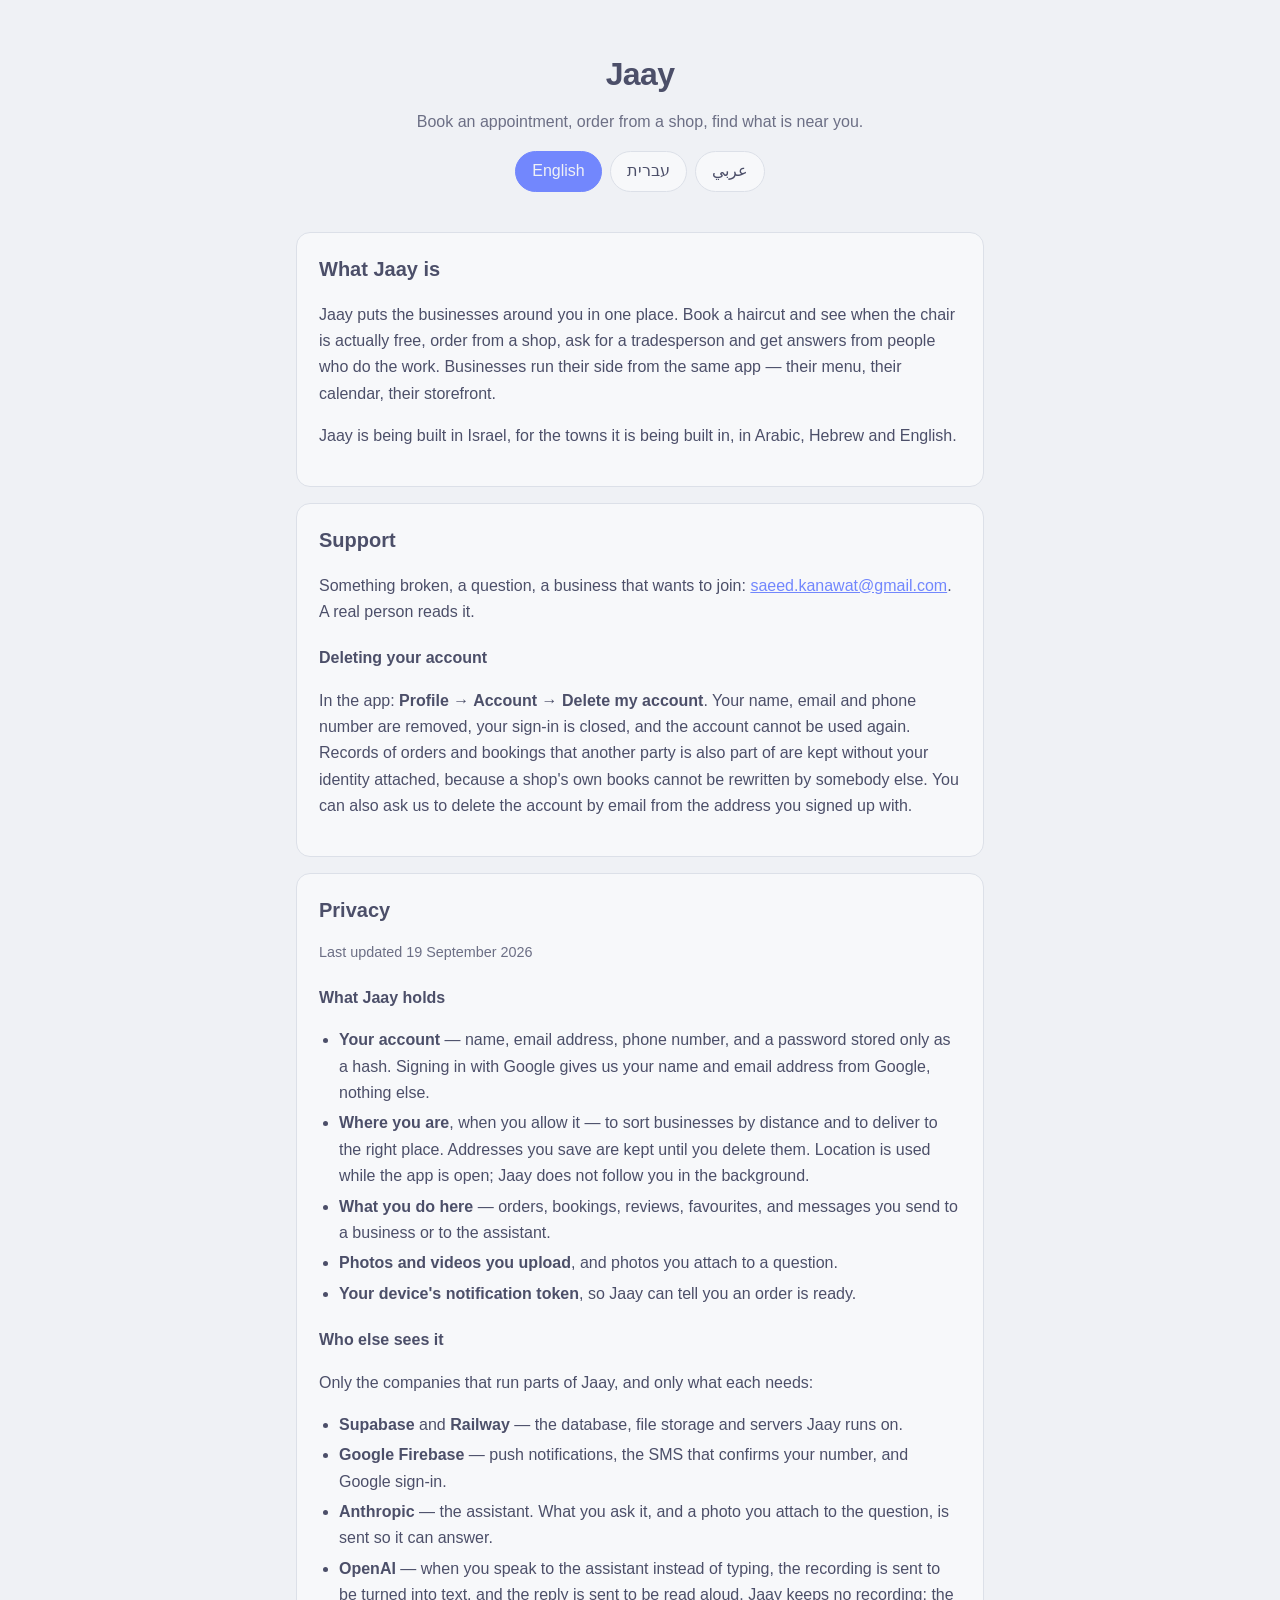
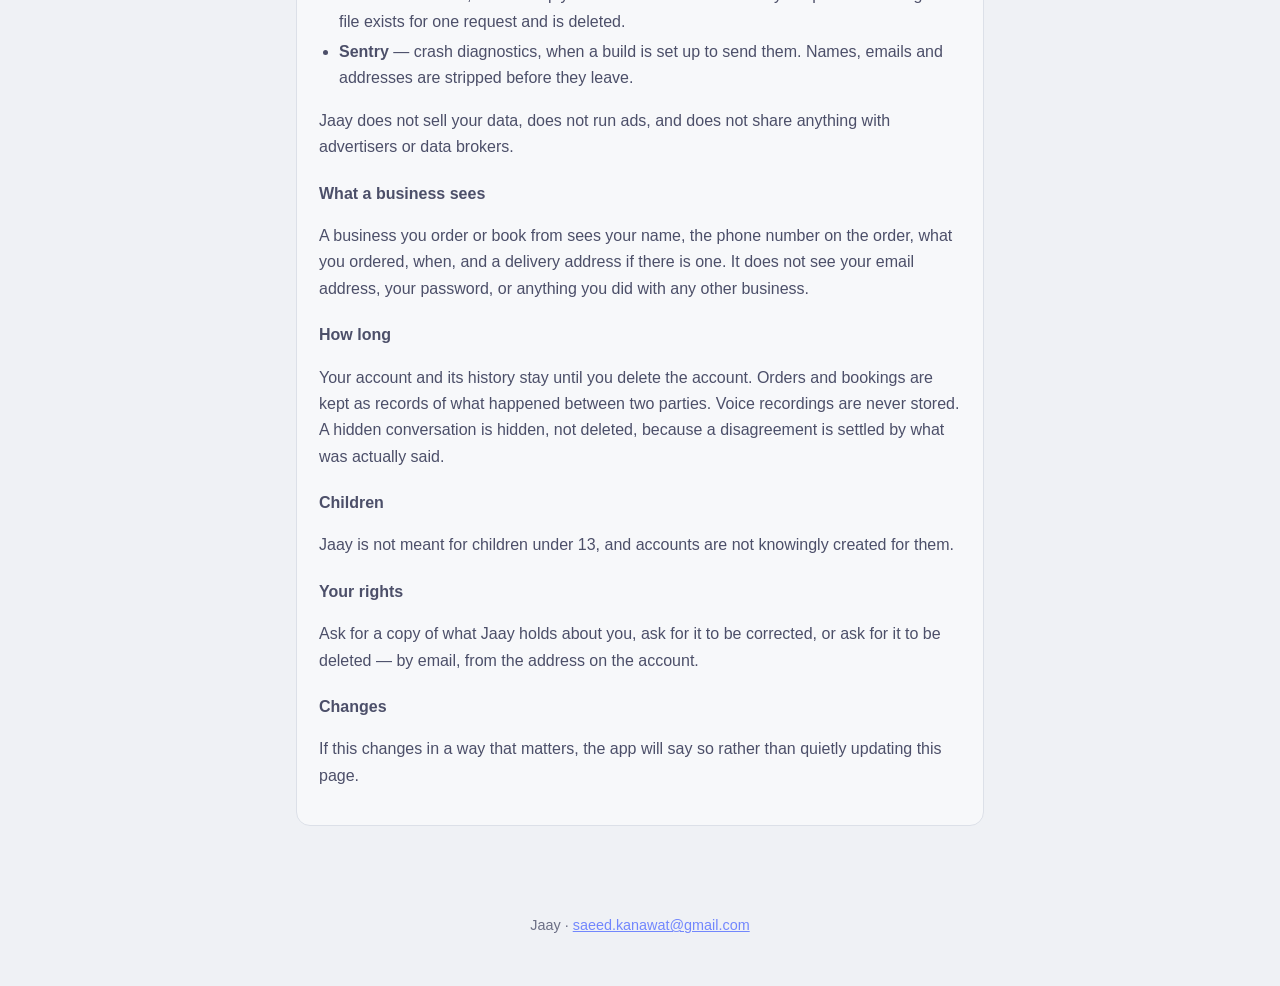
==== index.html @ e1f7f44c "Jaay: what it is, support, and the privacy policy One page in English, Hebrew and Arabic. It carries" ====
<!DOCTYPE html>
<html lang="en">
<head>
<meta charset="utf-8">
<meta name="viewport" content="width=device-width, initial-scale=1">
<title>Jaay</title>
<meta name="description" content="Jaay — book a barber, order from a shop, and find what is near you.">
<link rel="stylesheet" href="style.css">
</head>
<body>
<header>
  <h1>Jaay</h1>
  <p class="tagline">Book an appointment, order from a shop, find what is near you.</p>
  <div class="langs">
    <button data-lang="en" aria-pressed="true">English</button>
    <button data-lang="he" aria-pressed="false">עברית</button>
    <button data-lang="ar" aria-pressed="false">عربي</button>
  </div>
</header>

<main>
  <div data-pane="en">
    <section>
      <h2>What Jaay is</h2>
      <p>Jaay puts the businesses around you in one place. Book a haircut and see
      when the chair is actually free, order from a shop, ask for a tradesperson
      and get answers from people who do the work. Businesses run their side from
      the same app — their menu, their calendar, their storefront.</p>
      <p>Jaay is being built in Israel, for the towns it is being built in, in
      Arabic, Hebrew and English.</p>
    </section>
    <section>
      <h2>Support</h2>
      <p>Something broken, a question, a business that wants to join:
      <a href="mailto:saeed.kanawat@gmail.com">saeed.kanawat@gmail.com</a>.
      A real person reads it.</p>
      <h3>Deleting your account</h3>
      <p>In the app: <strong>Profile → Account → Delete my account</strong>. Your
      name, email and phone number are removed, your sign-in is closed, and the
      account cannot be used again. Records of orders and bookings that another
      party is also part of are kept without your identity attached, because a
      shop's own books cannot be rewritten by somebody else. You can also ask us
      to delete the account by email from the address you signed up with.</p>
    </section>
    <section>
      <h2>Privacy</h2>
      <p class="updated">Last updated 19 September 2026</p>
      <h3>What Jaay holds</h3>
      <ul>
        <li><strong>Your account</strong> — name, email address, phone number, and
        a password stored only as a hash. Signing in with Google gives us your
        name and email address from Google, nothing else.</li>
        <li><strong>Where you are</strong>, when you allow it — to sort businesses
        by distance and to deliver to the right place. Addresses you save are kept
        until you delete them. Location is used while the app is open; Jaay does
        not follow you in the background.</li>
        <li><strong>What you do here</strong> — orders, bookings, reviews,
        favourites, and messages you send to a business or to the assistant.</li>
        <li><strong>Photos and videos you upload</strong>, and photos you attach
        to a question.</li>
        <li><strong>Your device's notification token</strong>, so Jaay can tell you
        an order is ready.</li>
      </ul>
      <h3>Who else sees it</h3>
      <p>Only the companies that run parts of Jaay, and only what each needs:</p>
      <ul>
        <li><strong>Supabase</strong> and <strong>Railway</strong> — the database,
        file storage and servers Jaay runs on.</li>
        <li><strong>Google Firebase</strong> — push notifications, the SMS that
        confirms your number, and Google sign-in.</li>
        <li><strong>Anthropic</strong> — the assistant. What you ask it, and a
        photo you attach to the question, is sent so it can answer.</li>
        <li><strong>OpenAI</strong> — when you speak to the assistant instead of
        typing, the recording is sent to be turned into text, and the reply is sent
        to be read aloud. Jaay keeps no recording: the file exists for one request
        and is deleted.</li>
        <li><strong>Sentry</strong> — crash diagnostics, when a build is set up to
        send them. Names, emails and addresses are stripped before they leave.</li>
      </ul>
      <p>Jaay does not sell your data, does not run ads, and does not share
      anything with advertisers or data brokers.</p>
      <h3>What a business sees</h3>
      <p>A business you order or book from sees your name, the phone number on the
      order, what you ordered, when, and a delivery address if there is one. It
      does not see your email address, your password, or anything you did with any
      other business.</p>
      <h3>How long</h3>
      <p>Your account and its history stay until you delete the account. Orders and
      bookings are kept as records of what happened between two parties. Voice
      recordings are never stored. A hidden conversation is hidden, not deleted,
      because a disagreement is settled by what was actually said.</p>
      <h3>Children</h3>
      <p>Jaay is not meant for children under 13, and accounts are not knowingly
      created for them.</p>
      <h3>Your rights</h3>
      <p>Ask for a copy of what Jaay holds about you, ask for it to be corrected,
      or ask for it to be deleted — by email, from the address on the account.</p>
      <h3>Changes</h3>
      <p>If this changes in a way that matters, the app will say so rather than
      quietly updating this page.</p>
    </section>
  </div>

  <div data-pane="he" dir="rtl" hidden>
    <section>
      <h2>מה זה Jaay</h2>
      <p>Jaay מרכז את העסקים שסביבכם במקום אחד. לקבוע תור למספרה ולראות מתי
      באמת מתפנה כיסא, להזמין מחנות, לחפש בעל מקצוע ולקבל תשובות מאנשים שעושים
      את העבודה. גם העסקים מנהלים את הצד שלהם מאותה אפליקציה — התפריט, היומן
      והעמוד שלהם.</p>
    </section>
    <section>
      <h2>תמיכה</h2>
      <p>משהו לא עובד, שאלה, או עסק שרוצה להצטרף:
      <a href="mailto:saeed.kanawat@gmail.com">saeed.kanawat@gmail.com</a>.
      אדם אמיתי קורא את זה.</p>
      <h3>מחיקת חשבון</h3>
      <p>באפליקציה: <strong>פרופיל ← חשבון ← מחיקת החשבון שלי</strong>. השם,
      האימייל ומספר הטלפון נמחקים, הכניסה נסגרת ואי אפשר להשתמש בחשבון שוב.
      הזמנות ותורים שבהם היה צד נוסף נשמרים בלי הפרטים שלכם, כי אי אפשר למחוק
      את הספרים של עסק אחר. אפשר גם לבקש מחיקה במייל, מהכתובת שאיתה נרשמתם.</p>
    </section>
    <section>
      <h2>פרטיות</h2>
      <p class="updated">עודכן ב־19 בספטמבר 2026</p>
      <h3>מה Jaay שומר</h3>
      <ul>
        <li><strong>החשבון שלכם</strong> — שם, אימייל, מספר טלפון וסיסמה שנשמרת
        מוצפנת בלבד. כניסה עם Google מוסרת לנו שם וכתובת אימייל, ולא יותר.</li>
        <li><strong>המיקום שלכם</strong>, כשאתם מאשרים — כדי לסדר עסקים לפי מרחק
        ולשלוח משלוח למקום הנכון. המיקום נקרא רק כשהאפליקציה פתוחה; Jaay לא עוקב
        אחריכם ברקע.</li>
        <li><strong>מה שעשיתם כאן</strong> — הזמנות, תורים, ביקורות, מועדפים
        והודעות לעסק או לעוזר.</li>
        <li><strong>תמונות וסרטונים שהעליתם</strong>.</li>
        <li><strong>מזהה ההתראות של המכשיר</strong>, כדי שנוכל להודיע שההזמנה
        מוכנה.</li>
      </ul>
      <h3>מי עוד רואה את זה</h3>
      <ul>
        <li><strong>Supabase</strong> ו־<strong>Railway</strong> — מסד הנתונים,
        אחסון הקבצים והשרתים.</li>
        <li><strong>Google Firebase</strong> — התראות, ה־SMS שמאשר את המספר
        וכניסה עם Google.</li>
        <li><strong>Anthropic</strong> — העוזר. מה ששואלים אותו, ותמונה שמצורפת
        לשאלה, נשלחים כדי שיוכל לענות.</li>
        <li><strong>OpenAI</strong> — כששואלים בדיבור, ההקלטה נשלחת לתמלול
        והתשובה נשלחת כדי שתוקרא בקול. Jaay לא שומר הקלטות.</li>
        <li><strong>Sentry</strong> — דיווחי קריסה, כשגרסה מוגדרת לשלוח אותם.
        שמות, כתובות ואימיילים מוסרים לפני השליחה.</li>
      </ul>
      <p>Jaay לא מוכר מידע, לא מציג פרסומות ולא משתף מידע עם מפרסמים.</p>
      <h3>מה עסק רואה</h3>
      <p>עסק שהזמנתם ממנו רואה את השם, מספר הטלפון שעל ההזמנה, מה הוזמן, מתי,
      וכתובת משלוח אם יש. הוא לא רואה את האימייל, הסיסמה, או מה עשיתם אצל עסק
      אחר.</p>
      <h3>כמה זמן</h3>
      <p>החשבון וההיסטוריה שלו נשמרים עד שמוחקים את החשבון. הקלטות קול לא נשמרות
      כלל.</p>
      <h3>ילדים</h3>
      <p>Jaay לא מיועד לילדים מתחת לגיל 13.</p>
      <h3>הזכויות שלכם</h3>
      <p>אפשר לבקש עותק של המידע, תיקון שלו או מחיקה — במייל, מהכתובת שרשומה
      בחשבון.</p>
    </section>
  </div>

  <div data-pane="ar" dir="rtl" hidden>
    <section>
      <h2>شو هو Jaay</h2>
      <p>Jaay بجمع المحلات اللي حواليك بمكان واحد. تحجز دور عند الحلاق وتشوف
      إيمتى في كرسي فاضي فعلاً، تطلب من محل، وتدوّر على صنايعي وتاخد ردّ من ناس
      بتشتغل بالمهنة. وأصحاب المحلات كمان بيديروا شغلهم من نفس التطبيق — المنيو،
      الروزنامة، وصفحة المحل.</p>
    </section>
    <section>
      <h2>الدعم</h2>
      <p>إشي مش ماشي، سؤال، أو محل بدّه يشترك:
      <a href="mailto:saeed.kanawat@gmail.com">saeed.kanawat@gmail.com</a>.
      في حدا حقيقي بقرا الرسايل.</p>
      <h3>حذف الحساب</h3>
      <p>من التطبيق: <strong>الملف الشخصي ← الحساب ← احذف حسابي</strong>. بينحذف
      اسمك وإيميلك ورقمك، وبيتسكّر الدخول وما بتقدر تستعمل الحساب مرة تانية.
      الطلبات والمواعيد اللي كان فيها طرف تاني بتضل محفوظة بدون معلوماتك، لأنه
      دفاتر المحل مش إلنا نمسحها. وبتقدر كمان تطلب الحذف عالإيميل، من نفس
      العنوان اللي سجّلت فيه.</p>
    </section>
    <section>
      <h2>الخصوصية</h2>
      <p class="updated">آخر تحديث ١٩ أيلول ٢٠٢٦</p>
      <h3>شو بنحتفظ فيه</h3>
      <ul>
        <li><strong>حسابك</strong> — الاسم، الإيميل، رقم التلفون، وكلمة السر
        محفوظة مشفّرة بس. الدخول بـ Google بيعطينا الاسم والإيميل، وبس.</li>
        <li><strong>مكانك</strong>، لما تسمح — منشان نرتّب المحلات حسب القرب
        ونوصّل عالمكان الصح. المكان منقراه والتطبيق مفتوح بس؛ Jaay ما بتبعك
        بالخلفية.</li>
        <li><strong>اللي بتعمله هون</strong> — طلبات، مواعيد، تقييمات، مفضّلات،
        ورسايل بتبعتها لمحل أو للمساعد.</li>
        <li><strong>الصور والفيديوهات اللي بترفعها</strong>.</li>
        <li><strong>رمز الإشعارات تبع جهازك</strong>، منشان نخبّرك إنه الطلب
        جاهز.</li>
      </ul>
      <h3>مين كمان بيشوفها</h3>
      <ul>
        <li><strong>Supabase</strong> و<strong>Railway</strong> — قاعدة
        المعلومات، تخزين الملفات، والسيرفرات.</li>
        <li><strong>Google Firebase</strong> — الإشعارات، رسالة الـ SMS اللي
        بتأكّد رقمك، والدخول بـ Google.</li>
        <li><strong>Anthropic</strong> — المساعد. اللي بتسأله إياه، والصورة اللي
        بترفقها مع السؤال، بتنبعتله منشان يرد عليك.</li>
        <li><strong>OpenAI</strong> — لما تحكي بدل ما تكتب، التسجيل بينبعت
        ليتحوّل لنص، والرد بينبعت ليتقرا بصوت. Jaay ما بتحتفظ بأي تسجيل.</li>
        <li><strong>Sentry</strong> — تقارير الأعطال، لما تكون النسخة مضبوطة
        تبعتها. الأسماء والإيميلات والعناوين بتنشال قبل ما تطلع.</li>
      </ul>
      <p>Jaay ما بتبيع معلوماتك، ما في إعلانات، وما منشارك إشي مع شركات إعلانات.</p>
      <h3>شو بشوف المحل</h3>
      <p>المحل اللي بتطلب منه بشوف اسمك، الرقم اللي عالطلب، شو طلبت وإيمتى،
      وعنوان التوصيل إذا في. ما بشوف إيميلك ولا كلمة السر ولا شو عملت عند محل
      تاني.</p>
      <h3>قدّيش بتضل محفوظة</h3>
      <p>حسابك وتاريخه بيضلوا لحد ما تحذف الحساب. التسجيلات الصوتية ما بتنحفظ
      أبداً.</p>
      <h3>الأطفال</h3>
      <p>Jaay مش مخصص لأطفال تحت ١٣ سنة.</p>
      <h3>حقوقك</h3>
      <p>بتقدر تطلب نسخة من معلوماتك، أو تصحيحها، أو حذفها — عالإيميل، من العنوان
      المسجّل بالحساب.</p>
    </section>
  </div>
</main>

<footer>Jaay · <a href="mailto:saeed.kanawat@gmail.com">saeed.kanawat@gmail.com</a></footer>

<script>
  const buttons = document.querySelectorAll('.langs button');
  const panes = document.querySelectorAll('[data-pane]');
  function show(lang) {
    panes.forEach(p => { p.hidden = p.dataset.pane !== lang; });
    buttons.forEach(b => b.setAttribute('aria-pressed', String(b.dataset.lang === lang)));
    document.documentElement.lang = lang;
    document.documentElement.dir = lang === 'en' ? 'ltr' : 'rtl';
  }
  buttons.forEach(b => b.addEventListener('click', () => show(b.dataset.lang)));
  const guess = (navigator.language || 'en').slice(0, 2);
  if (guess === 'he' || guess === 'ar') show(guess);
</script>
</body>
</html>
---- style.css ----
:root {
  --bg: #eff1f5;
  --surface: #f7f8fa;
  --line: #dce0e8;
  --text: #4c4f69;
  --muted: #6c6f85;
  --accent: #7287fd;
}
@media (prefers-color-scheme: dark) {
  :root {
    --bg: #1e1e2e;
    --surface: #262637;
    --line: #313244;
    --text: #cdd6f4;
    --muted: #a6adc8;
    --accent: #b4befe;
  }
}
* { box-sizing: border-box; }
body {
  margin: 0;
  background: var(--bg);
  color: var(--text);
  font: 16px/1.65 -apple-system, BlinkMacSystemFont, "Segoe UI", Roboto, "Noto Sans Hebrew", "Noto Sans Arabic", sans-serif;
}
header {
  padding: 48px 16px 24px;
  text-align: center;
}
h1 { margin: 0 0 8px; font-size: 2rem; letter-spacing: -0.02em; }
.tagline { color: var(--muted); margin: 0; }
main { max-width: 720px; margin: 0 auto; padding: 0 16px 72px; }
section {
  background: var(--surface);
  border: 1px solid var(--line);
  border-radius: 14px;
  padding: 20px 22px;
  margin: 16px 0;
}
h2 { font-size: 1.25rem; margin: 0 0 12px; }
h3 { font-size: 1rem; margin: 20px 0 6px; }
a { color: var(--accent); }
ul { padding-inline-start: 20px; }
li { margin: 4px 0; }
.langs { display: flex; gap: 8px; justify-content: center; margin: 16px 0 0; flex-wrap: wrap; }
.langs button {
  font: inherit;
  padding: 6px 16px;
  border-radius: 999px;
  border: 1px solid var(--line);
  background: var(--surface);
  color: var(--text);
  cursor: pointer;
}
.langs button[aria-pressed="true"] { background: var(--accent); color: var(--bg); border-color: var(--accent); }
[lang] > .body { display: none; }
footer { text-align: center; color: var(--muted); padding: 0 16px 48px; font-size: 0.9rem; }
.updated { color: var(--muted); font-size: 0.9rem; }
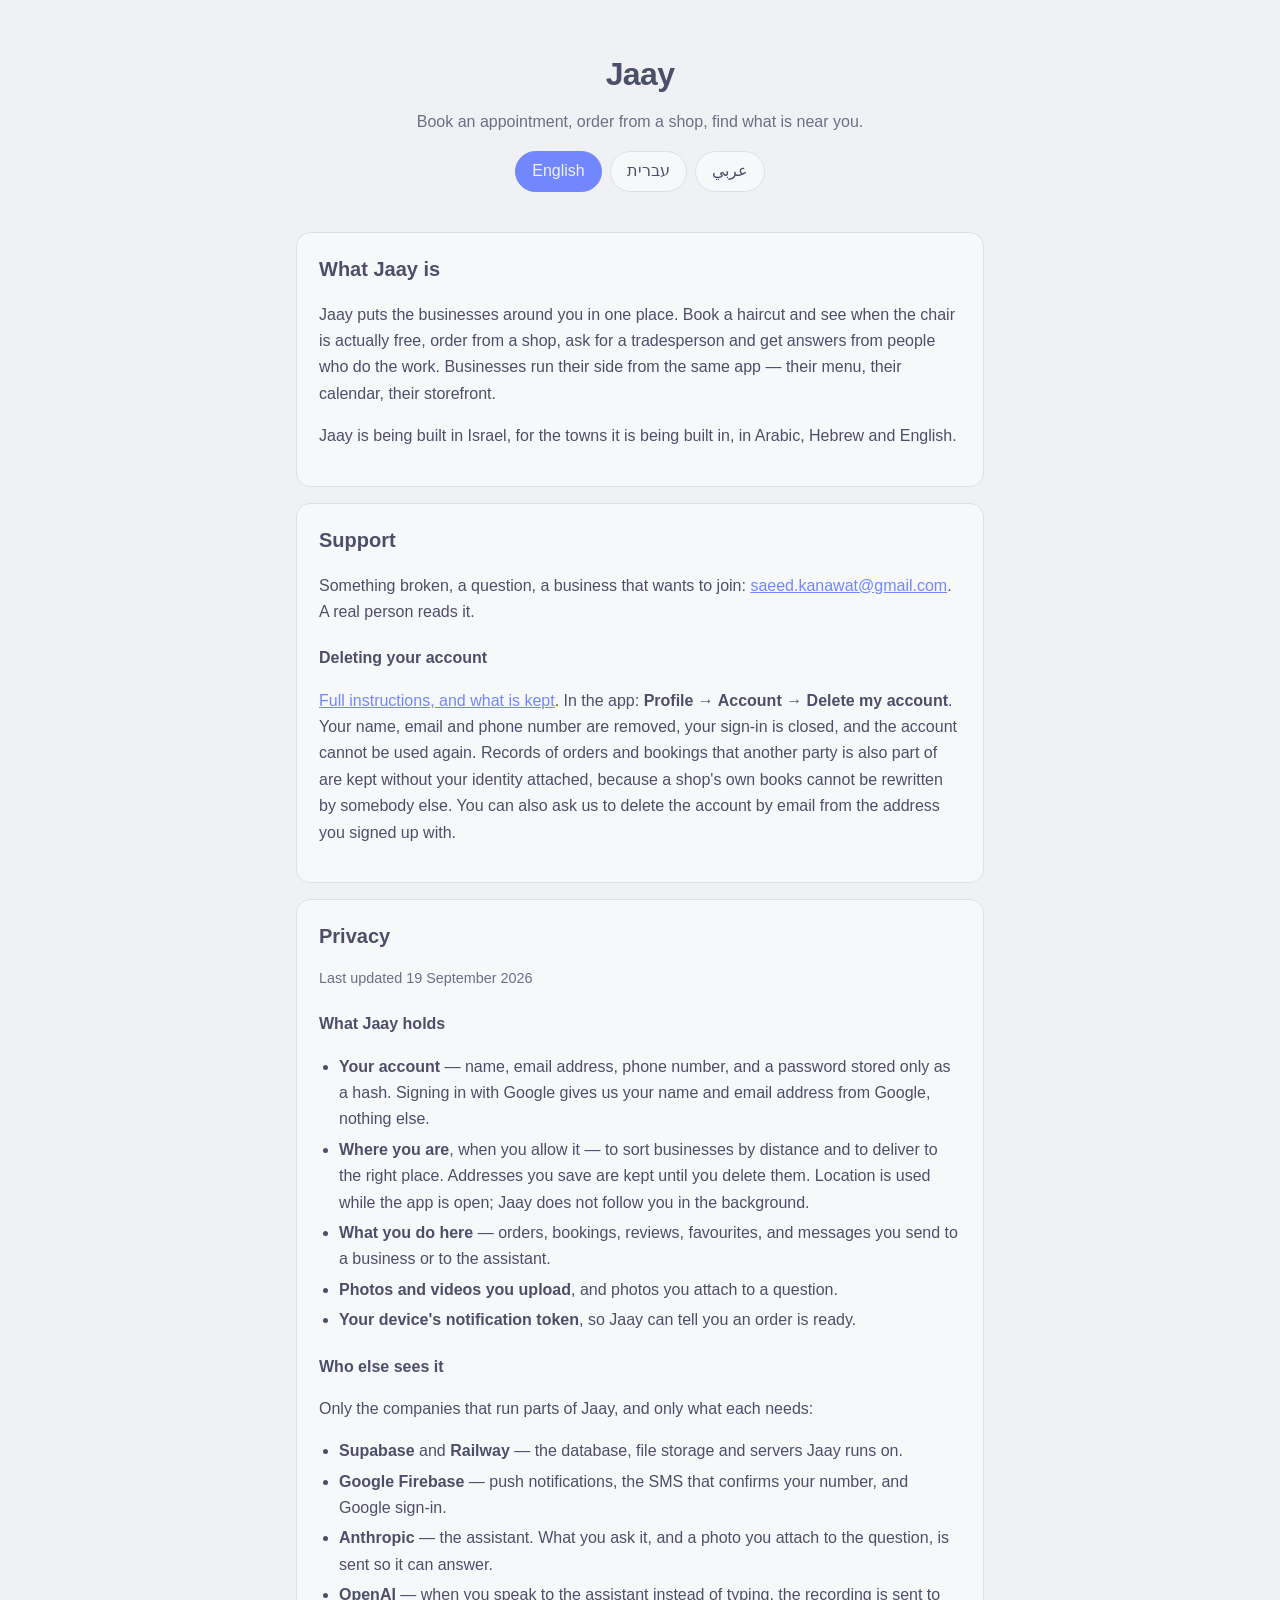
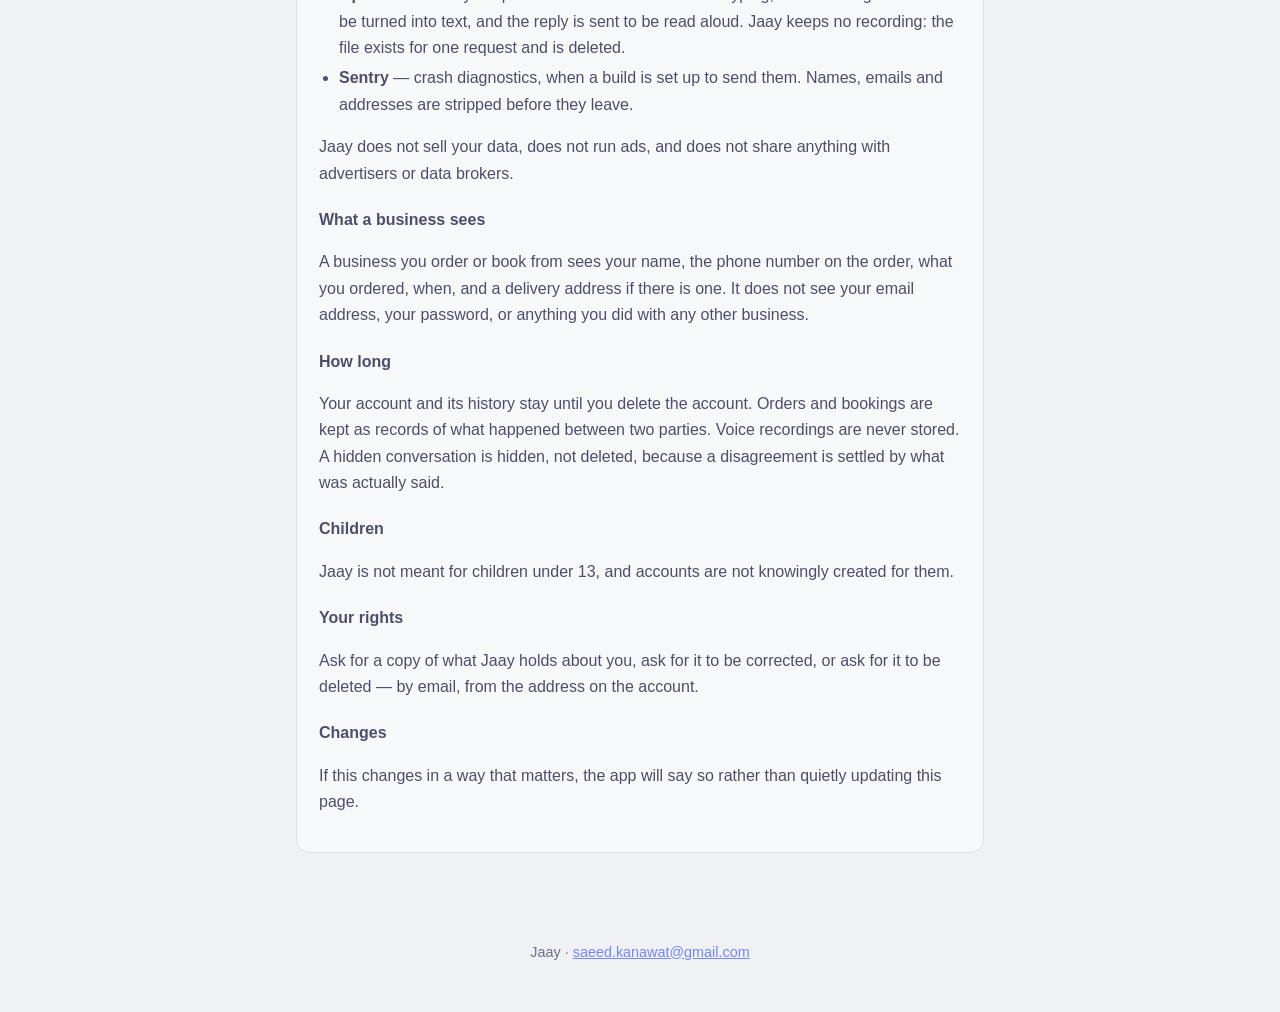
==== commit 29b04b14: "A page for deleting an account, which Play asks for by URL Google Play's data safety form wants a li" ====
--- a/index.html
+++ b/index.html
@@ -35,7 +35,8 @@
       <a href="mailto:saeed.kanawat@gmail.com">saeed.kanawat@gmail.com</a>.
       A real person reads it.</p>
       <h3>Deleting your account</h3>
-      <p>In the app: <strong>Profile → Account → Delete my account</strong>. Your
+      <p><a href="delete-account.html">Full instructions, and what is kept</a>.
+      In the app: <strong>Profile → Account → Delete my account</strong>. Your
       name, email and phone number are removed, your sign-in is closed, and the
       account cannot be used again. Records of orders and bookings that another
       party is also part of are kept without your identity attached, because a
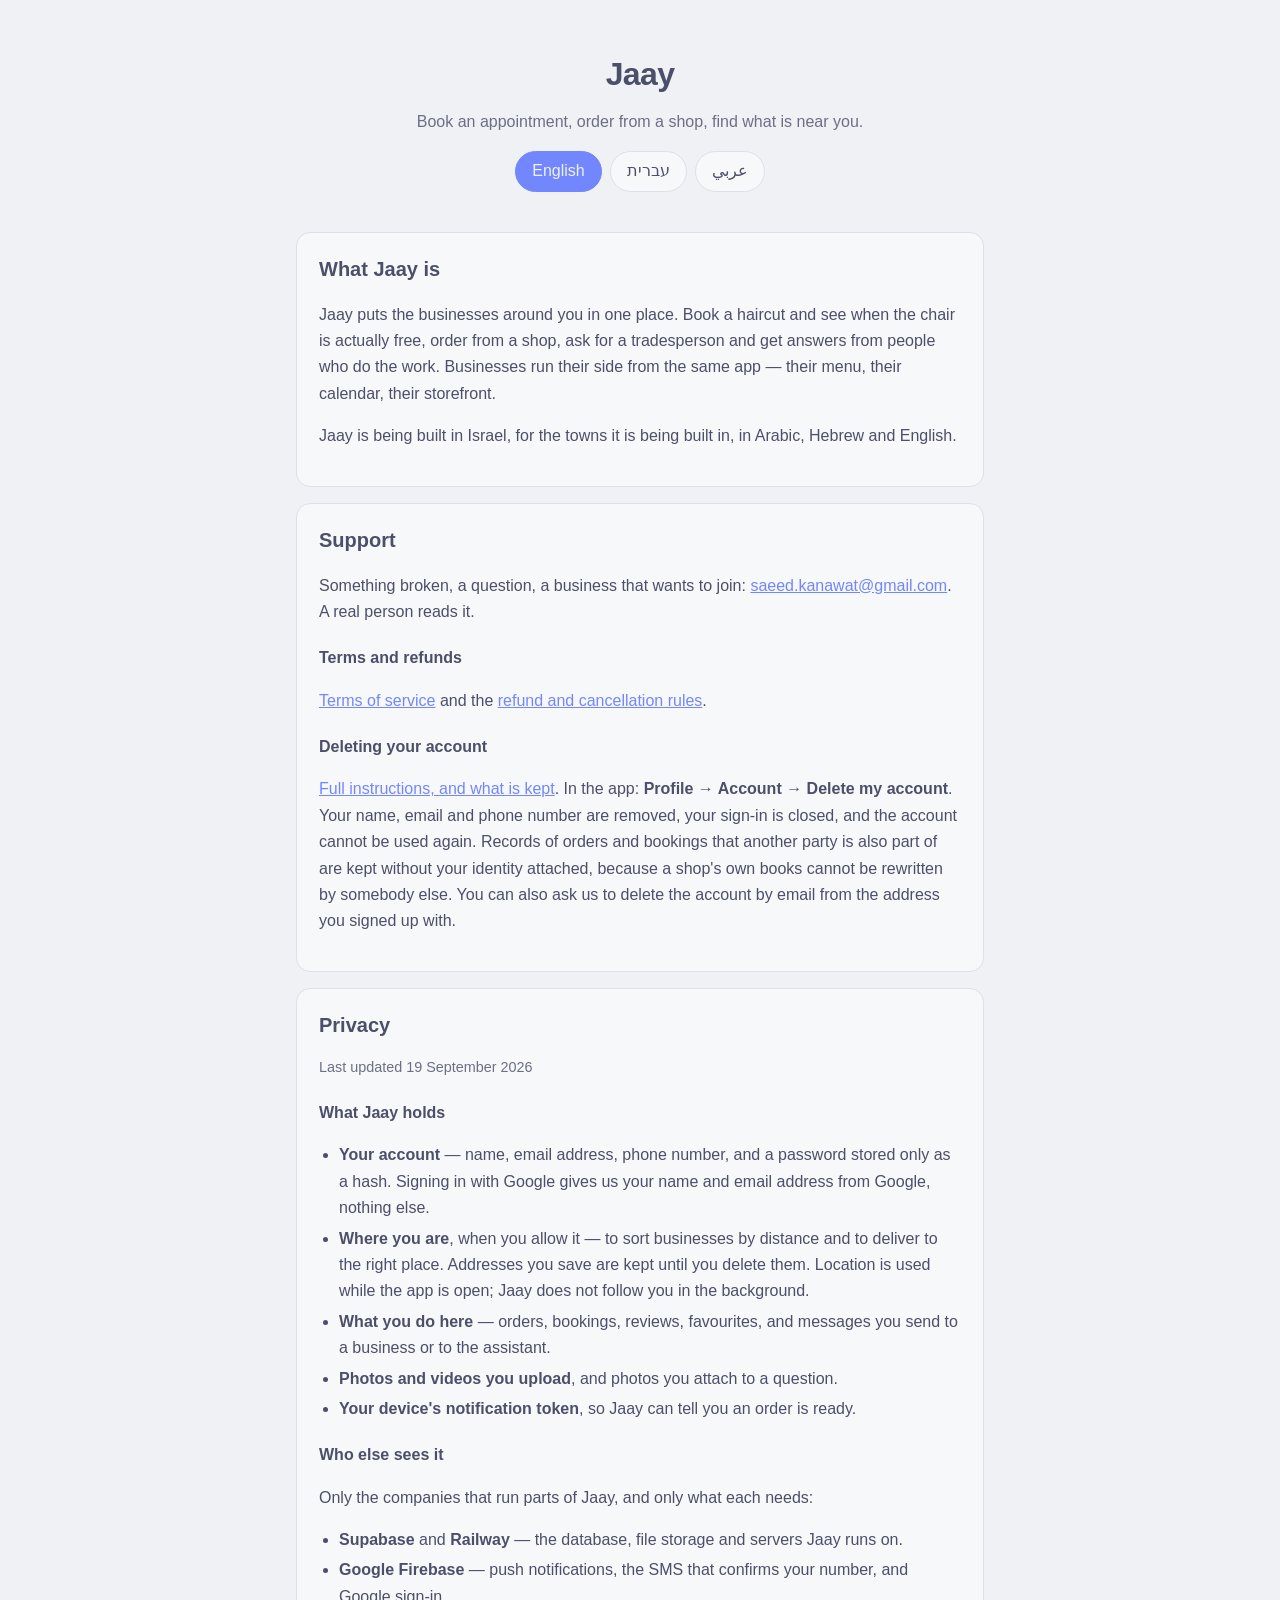
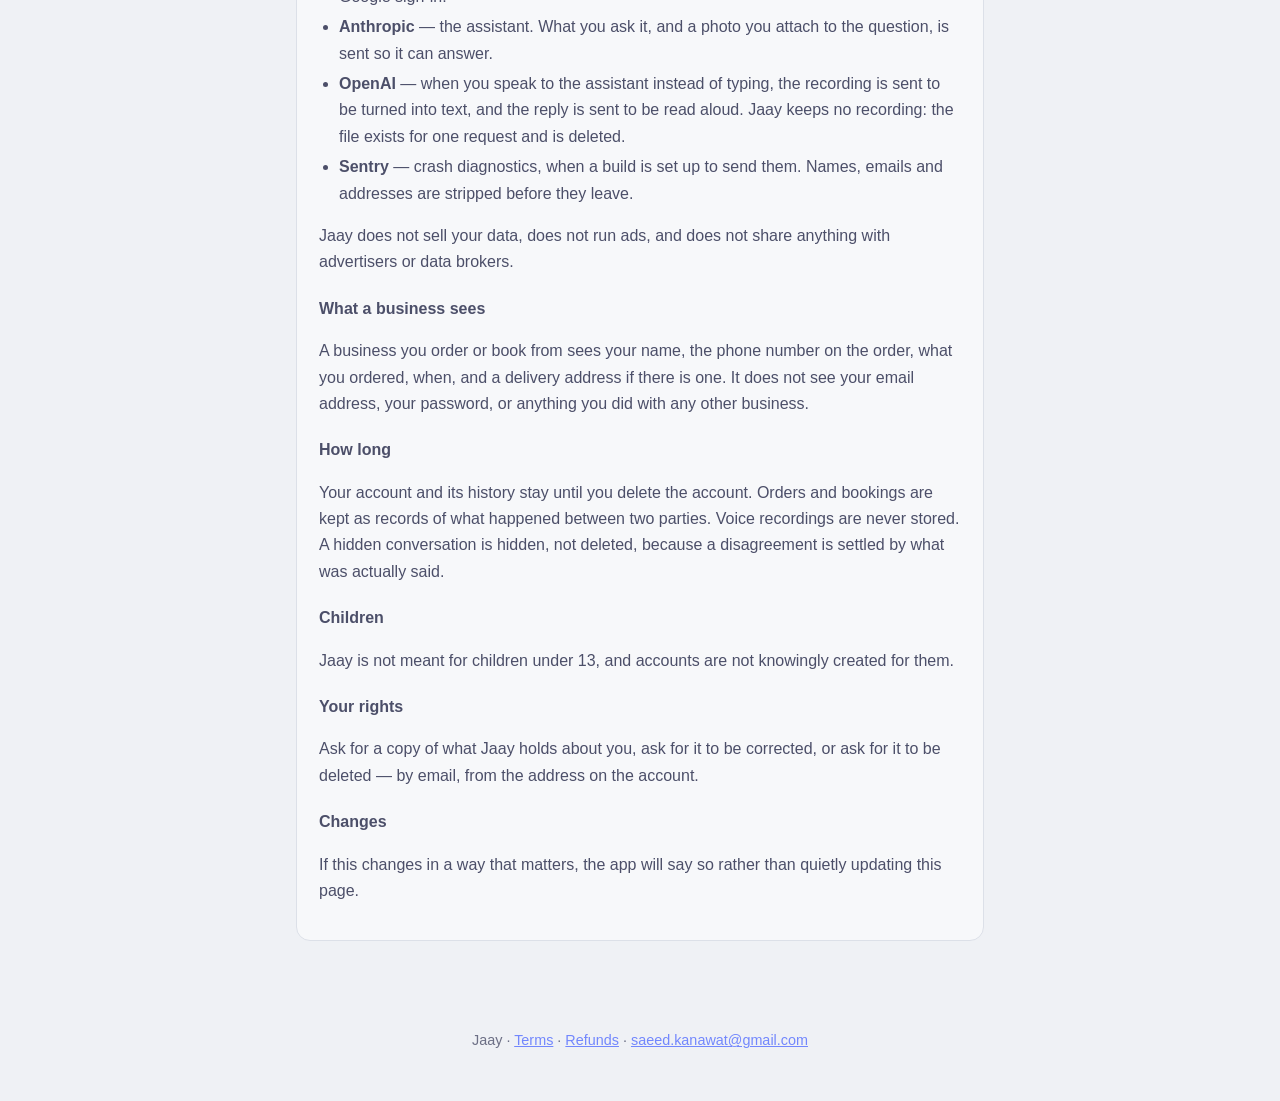
==== commit 54843f8f: "Terms of service and refund rules, in three languages Terms: Jaay is the marketplace, the business p" ====
--- a/index.html
+++ b/index.html
@@ -34,6 +34,9 @@
       <p>Something broken, a question, a business that wants to join:
       <a href="mailto:saeed.kanawat@gmail.com">saeed.kanawat@gmail.com</a>.
       A real person reads it.</p>
+      <h3>Terms and refunds</h3>
+      <p><a href="terms.html">Terms of service</a> and the
+      <a href="refunds.html">refund and cancellation rules</a>.</p>
       <h3>Deleting your account</h3>
       <p><a href="delete-account.html">Full instructions, and what is kept</a>.
       In the app: <strong>Profile → Account → Delete my account</strong>. Your
@@ -115,6 +118,8 @@
       <p>משהו לא עובד, שאלה, או עסק שרוצה להצטרף:
       <a href="mailto:saeed.kanawat@gmail.com">saeed.kanawat@gmail.com</a>.
       אדם אמיתי קורא את זה.</p>
+      <h3>תנאים והחזרים</h3>
+      <p><a href="terms.html">תנאי השימוש</a> ו<a href="refunds.html">כללי ההחזרים והביטולים</a>.</p>
       <h3>מחיקת חשבון</h3>
       <p>באפליקציה: <strong>פרופיל ← חשבון ← מחיקת החשבון שלי</strong>. השם,
       האימייל ומספר הטלפון נמחקים, הכניסה נסגרת ואי אפשר להשתמש בחשבון שוב.
@@ -179,6 +184,8 @@
       <p>إشي مش ماشي، سؤال، أو محل بدّه يشترك:
       <a href="mailto:saeed.kanawat@gmail.com">saeed.kanawat@gmail.com</a>.
       في حدا حقيقي بقرا الرسايل.</p>
+      <h3>الشروط والاسترجاع</h3>
+      <p><a href="terms.html">شروط الاستخدام</a> و<a href="refunds.html">قواعد الاسترجاع والإلغاء</a>.</p>
       <h3>حذف الحساب</h3>
       <p>من التطبيق: <strong>الملف الشخصي ← الحساب ← احذف حسابي</strong>. بينحذف
       اسمك وإيميلك ورقمك، وبيتسكّر الدخول وما بتقدر تستعمل الحساب مرة تانية.
@@ -232,7 +239,7 @@
   </div>
 </main>
 
-<footer>Jaay · <a href="mailto:saeed.kanawat@gmail.com">saeed.kanawat@gmail.com</a></footer>
+<footer>Jaay · <a href="terms.html">Terms</a> · <a href="refunds.html">Refunds</a> · <a href="mailto:saeed.kanawat@gmail.com">saeed.kanawat@gmail.com</a></footer>
 
 <script>
   const buttons = document.querySelectorAll('.langs button');
